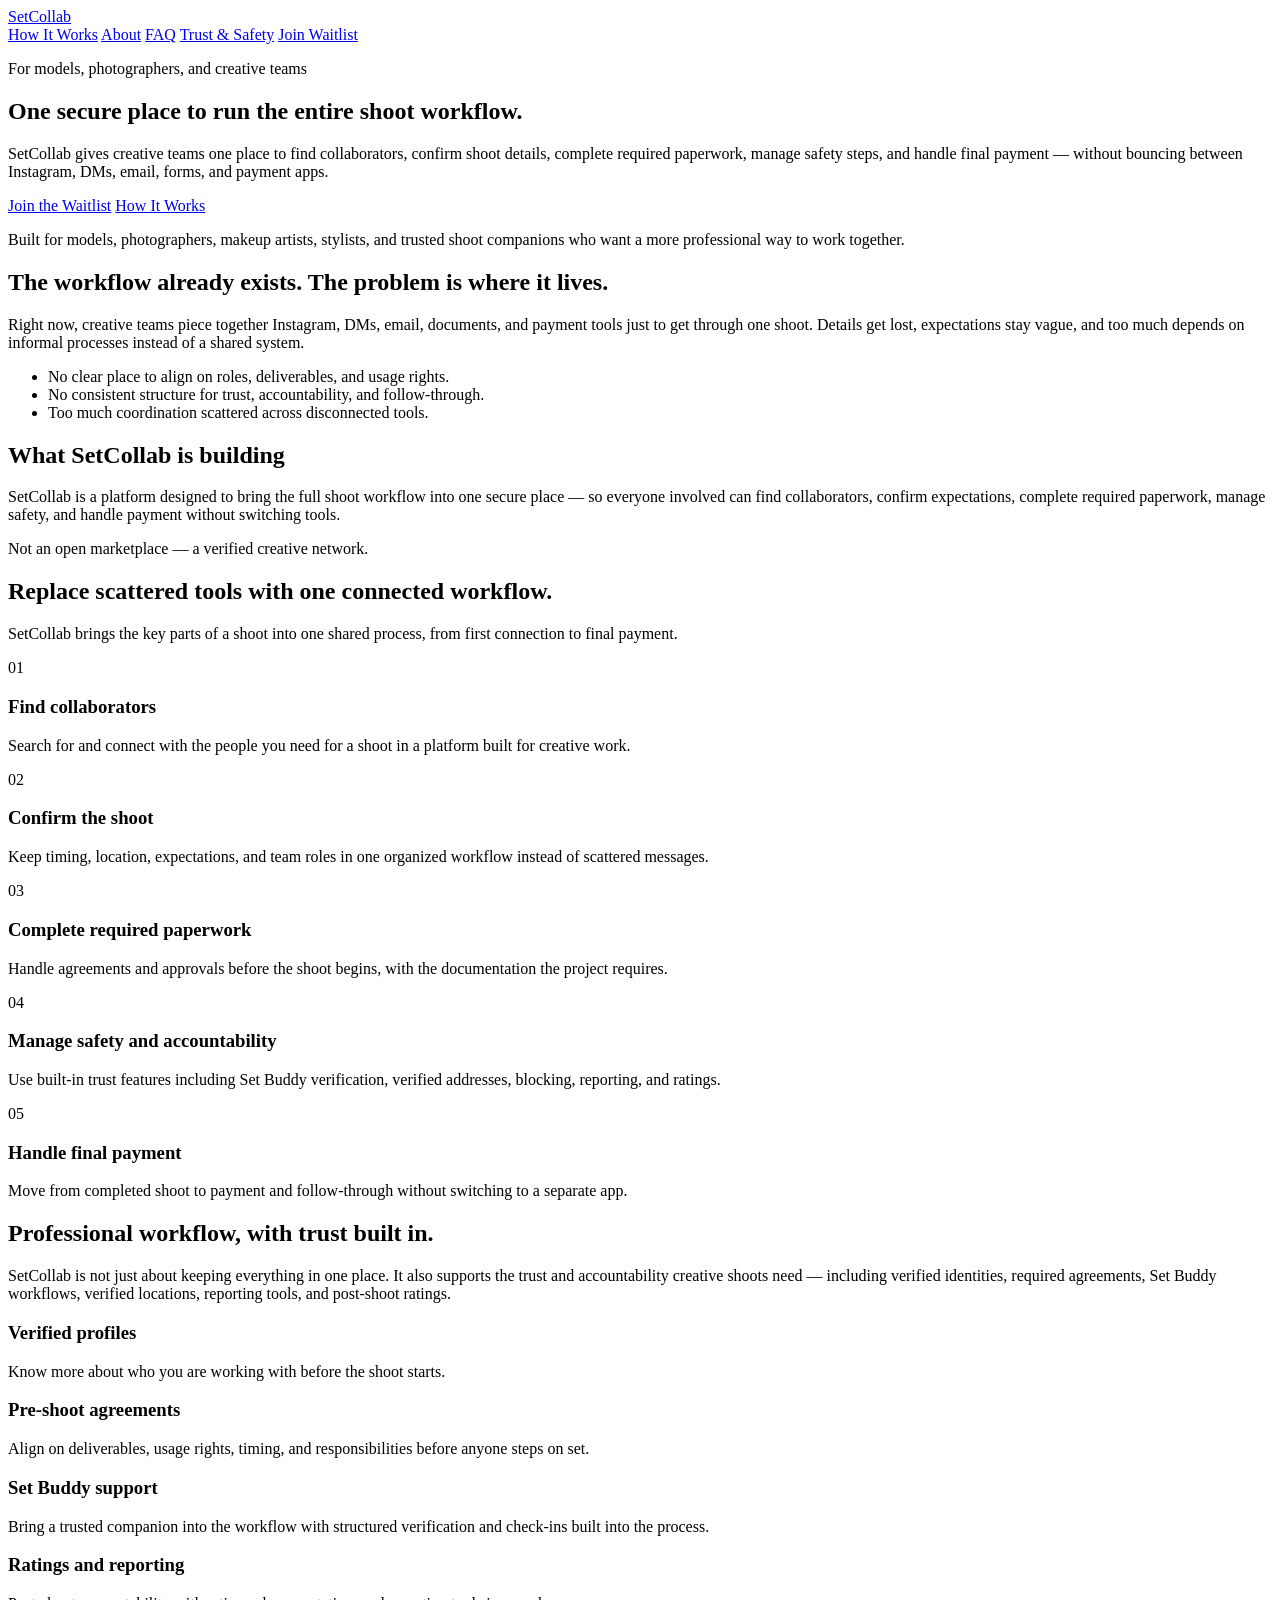
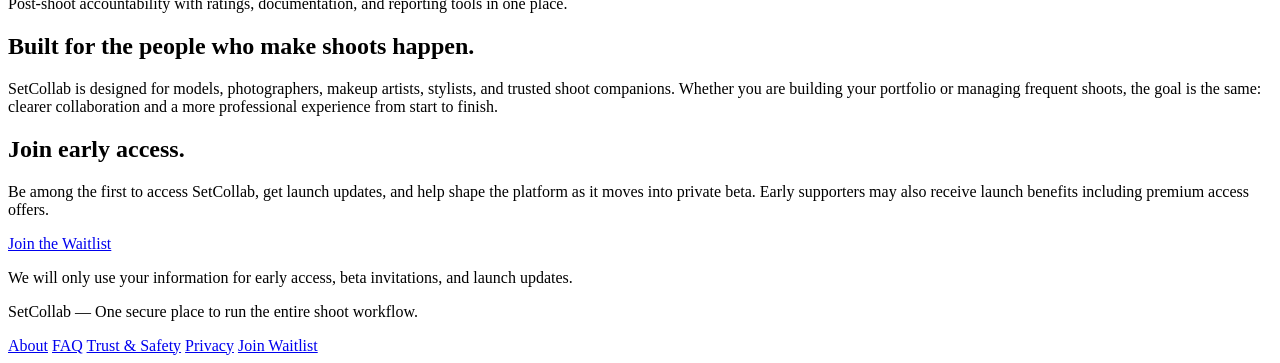
==== index.html @ 5de626f7 "Create index.html" ====
<!DOCTYPE html>
<html lang="en">
<head>
<meta charset="UTF-8">
<meta name="viewport" content="width=device-width, initial-scale=1.0">
<title>SetCollab — One Secure Place to Run the Entire Shoot Workflow</title>
<meta name="description" content="SetCollab brings finding collaborators, confirming shoot details, completing required paperwork, managing safety, and handling final payment into one secure platform.">
<meta property="og:title" content="SetCollab — One Secure Place to Run the Entire Shoot Workflow">
<meta property="og:description" content="Replace scattered DMs, emails, forms, and payment apps with one connected workflow built for professional creative shoots.">
<meta property="og:type" content="website">
<meta property="og:url" content="https://setcollab-admin.github.io/SetCollabSite/">
<meta name="twitter:card" content="summary_large_image">
<meta name="twitter:title" content="SetCollab — One Secure Place to Run the Entire Shoot Workflow">
<meta name="twitter:description" content="Replace scattered DMs, emails, forms, and payment apps with one connected workflow built for professional creative shoots.">
<link rel="stylesheet" href="assets/styles.css">
</head>
<body>
<header class="site-header">
  <div class="container header-inner">
    <a href="index.html" class="logo">SetCollab</a>
    <nav class="site-nav">
      <a href="#how-it-works">How It Works</a>
      <a href="setcollab-about.html">About</a>
      <a href="setcollab-faq.html">FAQ</a>
      <a href="setcollab-trust-safety.html">Trust &amp; Safety</a>
      <a href="setcollab-join.html" class="btn btn-primary">Join Waitlist</a>
    </nav>
  </div>
</header>

<main>
  <section class="hero">
    <div class="container">
      <p class="eyebrow">For models, photographers, and creative teams</p>
      <h1>One secure place to run the entire shoot workflow.</h1>
      <p class="hero-sub">SetCollab gives creative teams one place to find collaborators, confirm shoot details, complete required paperwork, manage safety steps, and handle final payment — without bouncing between Instagram, DMs, email, forms, and payment apps.</p>
      <div class="hero-ctas">
        <a href="setcollab-join.html" class="btn btn-primary btn-lg">Join the Waitlist</a>
        <a href="#how-it-works" class="btn btn-ghost btn-lg">How It Works</a>
      </div>
      <p class="microcopy">Built for models, photographers, makeup artists, stylists, and trusted shoot companions who want a more professional way to work together.</p>
    </div>
  </section>

  <section class="problem">
    <div class="container">
      <h2>The workflow already exists. The problem is where it lives.</h2>
      <p>Right now, creative teams piece together Instagram, DMs, email, documents, and payment tools just to get through one shoot. Details get lost, expectations stay vague, and too much depends on informal processes instead of a shared system.</p>
      <ul class="problem-points">
        <li>No clear place to align on roles, deliverables, and usage rights.</li>
        <li>No consistent structure for trust, accountability, and follow-through.</li>
        <li>Too much coordination scattered across disconnected tools.</li>
      </ul>
    </div>
  </section>

  <section class="concept">
    <div class="container">
      <h2>What SetCollab is building</h2>
      <p>SetCollab is a platform designed to bring the full shoot workflow into one secure place — so everyone involved can find collaborators, confirm expectations, complete required paperwork, manage safety, and handle payment without switching tools.</p>
      <p class="closing-line">Not an open marketplace — a verified creative network.</p>
    </div>
  </section>

  <section class="workflow" id="how-it-works">
    <div class="container">
      <h2>Replace scattered tools with one connected workflow.</h2>
      <p class="section-intro">SetCollab brings the key parts of a shoot into one shared process, from first connection to final payment.</p>
      <div class="steps">
        <div class="step">
          <span class="step-num">01</span>
          <h3>Find collaborators</h3>
          <p>Search for and connect with the people you need for a shoot in a platform built for creative work.</p>
        </div>
        <div class="step">
          <span class="step-num">02</span>
          <h3>Confirm the shoot</h3>
          <p>Keep timing, location, expectations, and team roles in one organized workflow instead of scattered messages.</p>
        </div>
        <div class="step">
          <span class="step-num">03</span>
          <h3>Complete required paperwork</h3>
          <p>Handle agreements and approvals before the shoot begins, with the documentation the project requires.</p>
        </div>
        <div class="step">
          <span class="step-num">04</span>
          <h3>Manage safety and accountability</h3>
          <p>Use built-in trust features including Set Buddy verification, verified addresses, blocking, reporting, and ratings.</p>
        </div>
        <div class="step">
          <span class="step-num">05</span>
          <h3>Handle final payment</h3>
          <p>Move from completed shoot to payment and follow-through without switching to a separate app.</p>
        </div>
      </div>
    </div>
  </section>

  <section class="trust">
    <div class="container">
      <h2>Professional workflow, with trust built in.</h2>
      <p>SetCollab is not just about keeping everything in one place. It also supports the trust and accountability creative shoots need — including verified identities, required agreements, Set Buddy workflows, verified locations, reporting tools, and post-shoot ratings.</p>
      <div class="trust-cards">
        <div class="trust-card">
          <h3>Verified profiles</h3>
          <p>Know more about who you are working with before the shoot starts.</p>
        </div>
        <div class="trust-card">
          <h3>Pre-shoot agreements</h3>
          <p>Align on deliverables, usage rights, timing, and responsibilities before anyone steps on set.</p>
        </div>
        <div class="trust-card">
          <h3>Set Buddy support</h3>
          <p>Bring a trusted companion into the workflow with structured verification and check-ins built into the process.</p>
        </div>
        <div class="trust-card">
          <h3>Ratings and reporting</h3>
          <p>Post-shoot accountability with ratings, documentation, and reporting tools in one place.</p>
        </div>
      </div>
    </div>
  </section>

  <section class="audience">
    <div class="container">
      <h2>Built for the people who make shoots happen.</h2>
      <p>SetCollab is designed for models, photographers, makeup artists, stylists, and trusted shoot companions. Whether you are building your portfolio or managing frequent shoots, the goal is the same: clearer collaboration and a more professional experience from start to finish.</p>
    </div>
  </section>

  <section class="waitlist" id="waitlist">
    <div class="container">
      <h2>Join early access.</h2>
      <p>Be among the first to access SetCollab, get launch updates, and help shape the platform as it moves into private beta. Early supporters may also receive launch benefits including premium access offers.</p>
      <a href="setcollab-join.html" class="btn btn-primary btn-lg">Join the Waitlist</a>
      <p class="trust-note">We will only use your information for early access, beta invitations, and launch updates.</p>
    </div>
  </section>
</main>

<footer class="site-footer">
  <div class="container footer-inner">
    <p class="footer-brand">SetCollab — One secure place to run the entire shoot workflow.</p>
    <nav class="footer-nav">
      <a href="setcollab-about.html">About</a>
      <a href="setcollab-faq.html">FAQ</a>
      <a href="setcollab-trust-safety.html">Trust &amp; Safety</a>
      <a href="setcollab-privacy.html">Privacy</a>
      <a href="setcollab-join.html">Join Waitlist</a>
    </nav>
  </div>
</footer>
<script src="assets/site.js"></script>
</body>
</html>
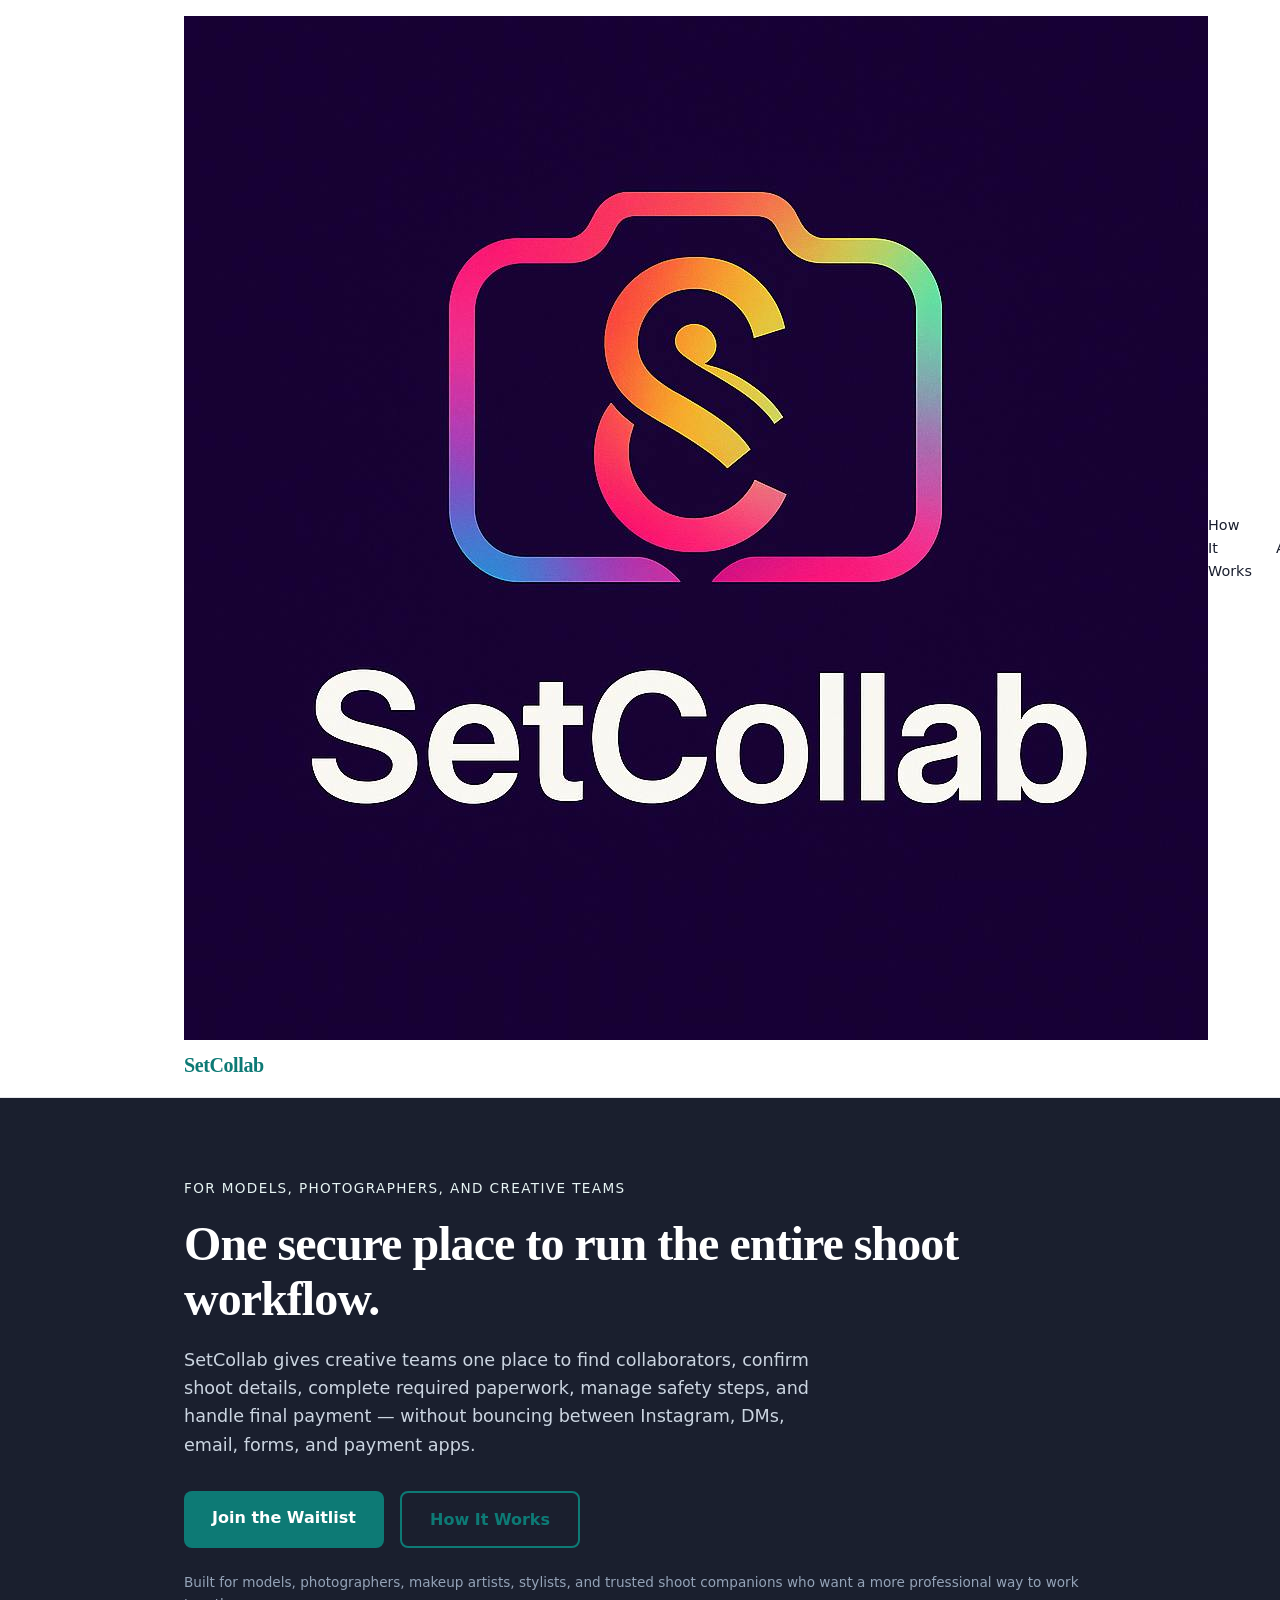
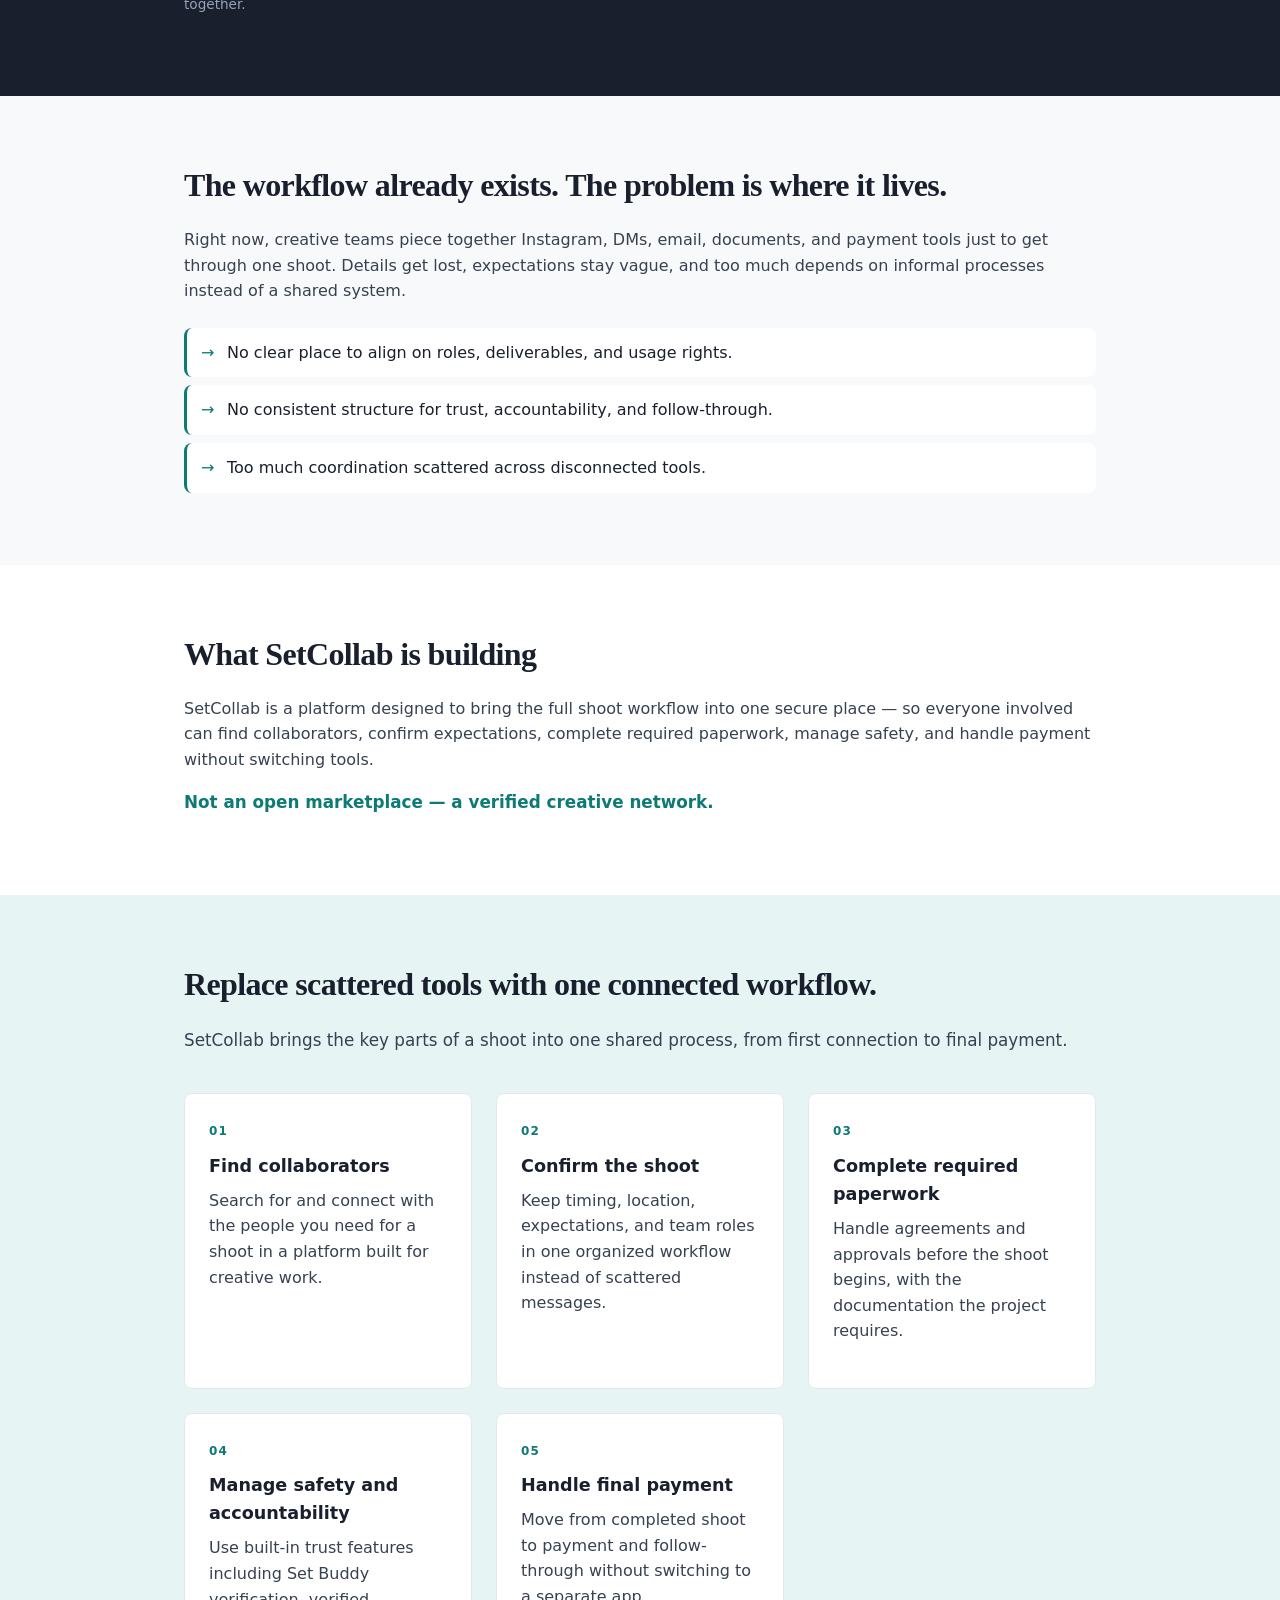
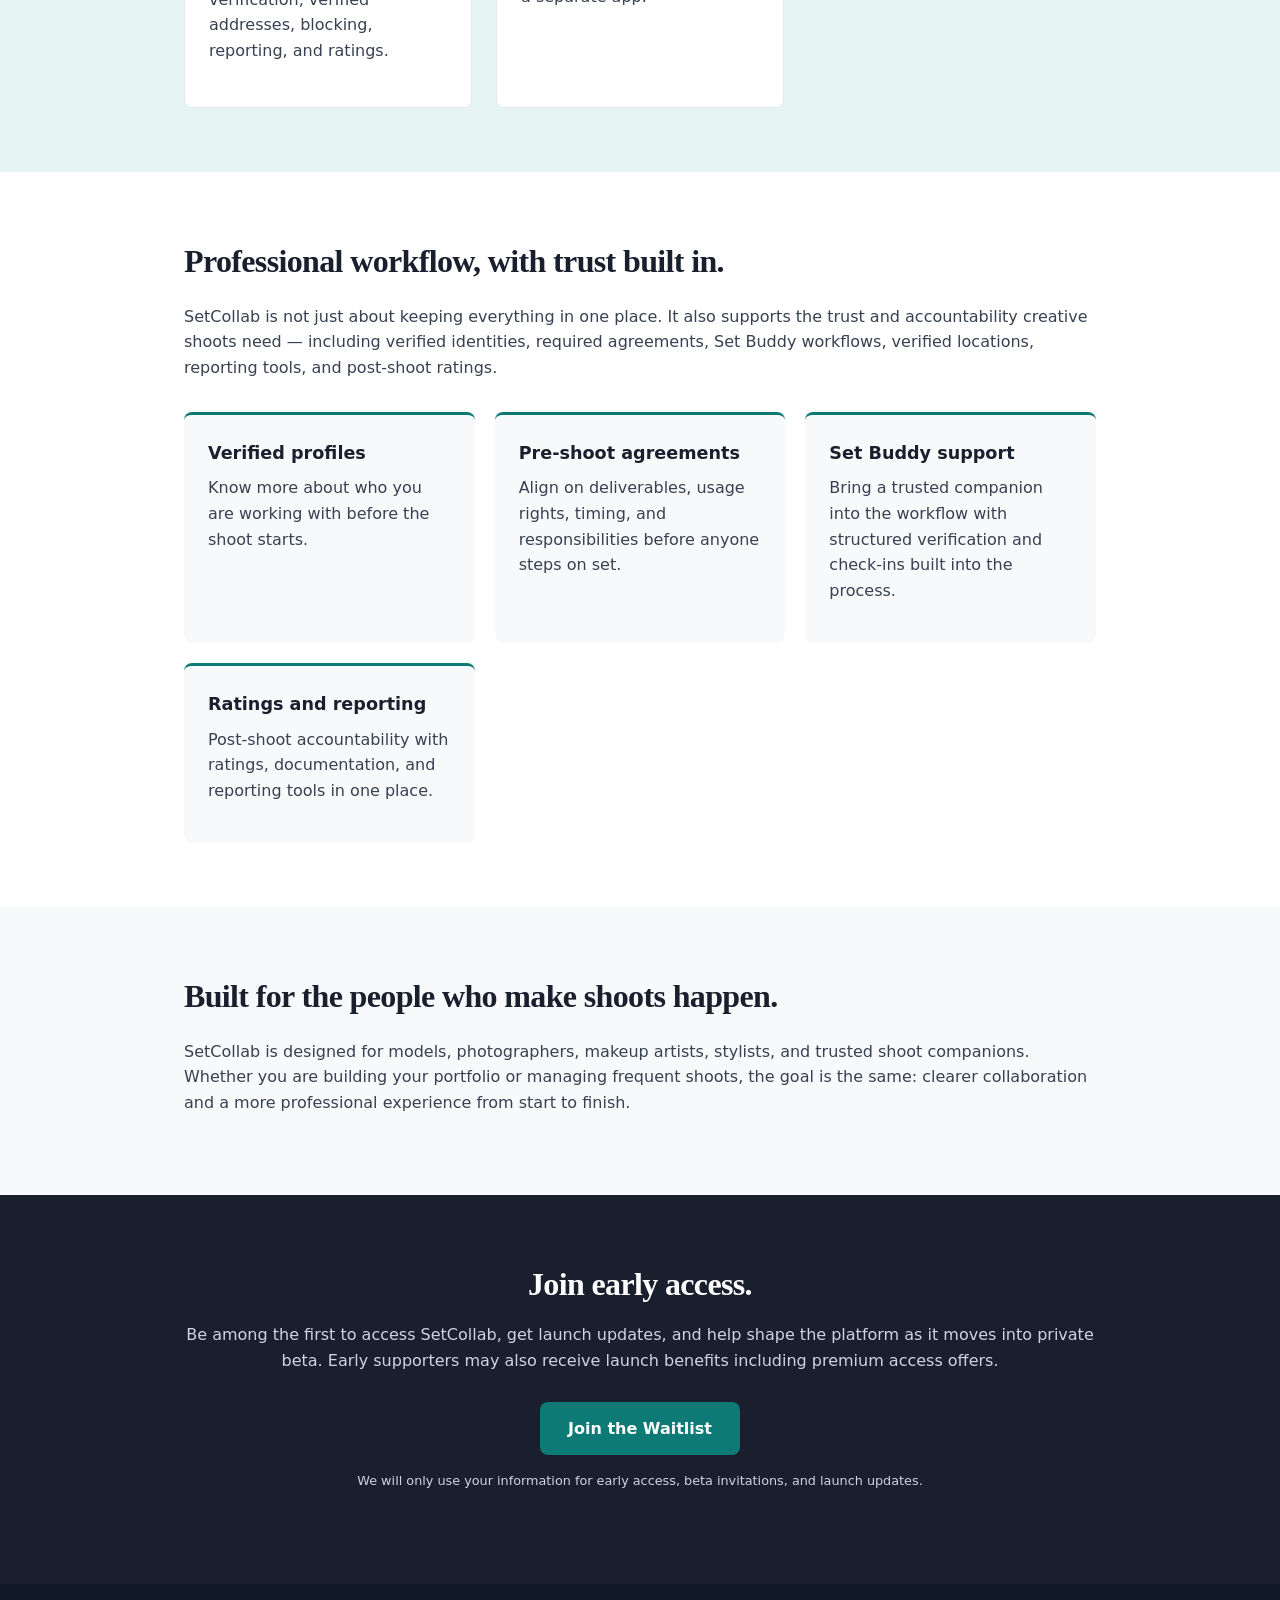
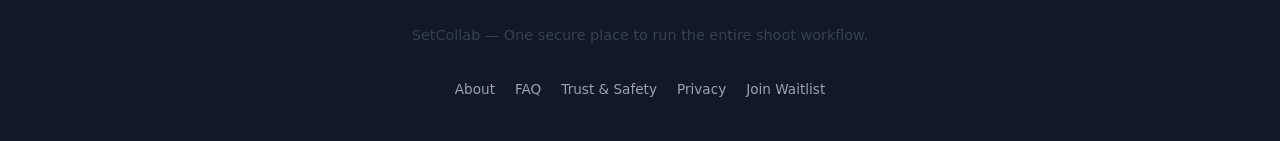
==== commit eb32004d: "V2 update" ====
--- a/index.html
+++ b/index.html
@@ -12,12 +12,16 @@
 <meta name="twitter:card" content="summary_large_image">
 <meta name="twitter:title" content="SetCollab — One Secure Place to Run the Entire Shoot Workflow">
 <meta name="twitter:description" content="Replace scattered DMs, emails, forms, and payment apps with one connected workflow built for professional creative shoots.">
+<link rel="icon" type="image/png" href="assets/SetCollab_Logo.png">
+<link rel="preconnect" href="https://fonts.googleapis.com">
+<link rel="preconnect" href="https://fonts.gstatic.com" crossorigin>
+<link href="https://fonts.googleapis.com/css2?family=Libre+Franklin:wght@400;600;700;800&family=Work+Sans:wght@400;500;600;700&display=swap" rel="stylesheet">
 <link rel="stylesheet" href="assets/styles.css">
 </head>
 <body>
 <header class="site-header">
   <div class="container header-inner">
-    <a href="index.html" class="logo">SetCollab</a>
+    <a href="index.html" class="logo"><img src="assets/SetCollab_Logo.png" alt="" class="logo-mark">SetCollab</a>
     <nav class="site-nav">
       <a href="#how-it-works">How It Works</a>
       <a href="setcollab-about.html">About</a>
--- a/assets/styles.css
+++ b/assets/styles.css
@@ -0,0 +1,346 @@
+/* SetCollab — styles.css */
+
+*, *::before, *::after { box-sizing: border-box; margin: 0; padding: 0; }
+
+:root {
+  --teal: #0d7a75;
+  --teal-dark: #085e5a;
+  --teal-light: #e6f4f3;
+  --charcoal: #1a1f2e;
+  --gray: #6b7280;
+  --light: #f8f9fa;
+  --white: #ffffff;
+  --font-display: 'Georgia', serif;
+  --font-body: system-ui, -apple-system, sans-serif;
+  --max-w: 960px;
+  --radius: 8px;
+}
+
+html { font-size: 16px; scroll-behavior: smooth; }
+
+body {
+  font-family: var(--font-body);
+  color: var(--charcoal);
+  background: var(--white);
+  line-height: 1.6;
+}
+
+.container {
+  max-width: var(--max-w);
+  margin: 0 auto;
+  padding: 0 24px;
+}
+
+/* Header */
+.site-header {
+  background: var(--white);
+  border-bottom: 1px solid #e5e7eb;
+  position: sticky;
+  top: 0;
+  z-index: 100;
+}
+
+.header-inner {
+  display: flex;
+  align-items: center;
+  justify-content: space-between;
+  padding-top: 16px;
+  padding-bottom: 16px;
+}
+
+.logo {
+  font-family: var(--font-display);
+  font-size: 1.25rem;
+  font-weight: 700;
+  color: var(--teal);
+  text-decoration: none;
+  letter-spacing: -0.02em;
+}
+
+.site-nav {
+  display: flex;
+  align-items: center;
+  gap: 24px;
+}
+
+.site-nav a {
+  color: var(--charcoal);
+  text-decoration: none;
+  font-size: 0.9rem;
+}
+
+.site-nav a:hover { color: var(--teal); }
+
+/* Buttons */
+.btn {
+  display: inline-block;
+  padding: 10px 20px;
+  border-radius: var(--radius);
+  font-size: 0.9rem;
+  font-weight: 600;
+  text-decoration: none;
+  cursor: pointer;
+  transition: background 0.2s, color 0.2s;
+}
+
+.btn-primary {
+  background: var(--teal);
+  color: var(--white);
+}
+
+.btn-primary:hover { background: var(--teal-dark); }
+
+.btn-ghost {
+  background: transparent;
+  color: var(--teal);
+  border: 2px solid var(--teal);
+}
+
+.btn-ghost:hover {
+  background: var(--teal);
+  color: var(--white);
+}
+
+.btn-lg { padding: 14px 28px; font-size: 1rem; }
+
+/* Hero */
+.hero {
+  padding: 80px 0 64px;
+  background: var(--charcoal);
+  color: var(--white);
+}
+
+.eyebrow {
+  font-size: 0.85rem;
+  text-transform: uppercase;
+  letter-spacing: 0.1em;
+  color: var(--teal-light);
+  margin-bottom: 16px;
+}
+
+.hero h1 {
+  font-family: var(--font-display);
+  font-size: clamp(2rem, 5vw, 3rem);
+  line-height: 1.15;
+  margin-bottom: 20px;
+  letter-spacing: -0.02em;
+}
+
+.hero-sub {
+  font-size: 1.1rem;
+  color: #cbd5e1;
+  max-width: 640px;
+  margin-bottom: 32px;
+}
+
+.hero-ctas {
+  display: flex;
+  gap: 16px;
+  flex-wrap: wrap;
+  margin-bottom: 24px;
+}
+
+.microcopy {
+  font-size: 0.85rem;
+  color: #94a3b8;
+}
+
+/* Page hero (inner pages) */
+.page-hero {
+  padding: 56px 0 40px;
+  background: var(--charcoal);
+  color: var(--white);
+}
+
+.page-hero h1 {
+  font-family: var(--font-display);
+  font-size: clamp(1.75rem, 4vw, 2.5rem);
+  margin-bottom: 16px;
+  letter-spacing: -0.02em;
+}
+
+/* Sections */
+section { padding: 64px 0; }
+
+.problem { background: var(--light); }
+.concept { background: var(--white); }
+.workflow { background: var(--teal-light); }
+.trust { background: var(--white); }
+.audience { background: var(--light); }
+
+h2 {
+  font-family: var(--font-display);
+  font-size: clamp(1.4rem, 3vw, 2rem);
+  margin-bottom: 16px;
+  letter-spacing: -0.02em;
+}
+
+h3 { font-size: 1.1rem; margin-bottom: 8px; }
+
+p { margin-bottom: 16px; color: #374151; }
+
+.closing-line {
+  font-weight: 600;
+  color: var(--teal);
+  font-size: 1.05rem;
+}
+
+.section-intro { font-size: 1.05rem; margin-bottom: 40px; }
+
+/* Problem points */
+.problem-points {
+  list-style: none;
+  margin-top: 24px;
+}
+
+.problem-points li {
+  padding: 12px 16px 12px 40px;
+  position: relative;
+  margin-bottom: 8px;
+  background: var(--white);
+  border-radius: var(--radius);
+  border-left: 3px solid var(--teal);
+}
+
+.problem-points li::before {
+  content: '→';
+  position: absolute;
+  left: 14px;
+  color: var(--teal);
+}
+
+/* Steps */
+.steps {
+  display: grid;
+  grid-template-columns: repeat(auto-fit, minmax(260px, 1fr));
+  gap: 24px;
+  margin-top: 32px;
+}
+
+.step {
+  background: var(--white);
+  border-radius: var(--radius);
+  padding: 28px 24px;
+  border: 1px solid #e5e7eb;
+}
+
+.step-num {
+  display: block;
+  font-size: 0.75rem;
+  font-weight: 700;
+  color: var(--teal);
+  text-transform: uppercase;
+  letter-spacing: 0.1em;
+  margin-bottom: 10px;
+}
+
+/* Trust cards */
+.trust-cards, .value-cards, .benefit-cards {
+  display: grid;
+  grid-template-columns: repeat(auto-fit, minmax(240px, 1fr));
+  gap: 20px;
+  margin-top: 32px;
+}
+
+.trust-card, .value-card, .benefit-card {
+  background: var(--light);
+  border-radius: var(--radius);
+  padding: 24px;
+  border-top: 3px solid var(--teal);
+}
+
+/* Pillars (trust-safety page) */
+.pillar {
+  padding: 24px 0;
+  border-bottom: 1px solid #e5e7eb;
+}
+
+.pillar:last-child { border-bottom: none; }
+
+/* FAQ */
+.faq-group { margin-bottom: 48px; }
+
+.faq-group > h2 {
+  font-size: 1.3rem;
+  color: var(--teal);
+  padding-bottom: 12px;
+  border-bottom: 2px solid var(--teal-light);
+  margin-bottom: 24px;
+}
+
+.faq-item {
+  padding: 20px 0;
+  border-bottom: 1px solid #f3f4f6;
+}
+
+.faq-item h3 { color: var(--charcoal); font-size: 1rem; margin-bottom: 8px; }
+
+/* Policy */
+.policy-section {
+  padding: 28px 0;
+  border-bottom: 1px solid #e5e7eb;
+}
+
+.policy-section:last-child { border-bottom: none; }
+
+.policy-section h2 { font-size: 1.2rem; margin-bottom: 12px; }
+
+/* CTA band */
+.waitlist, .cta-band {
+  background: var(--charcoal);
+  color: var(--white);
+  text-align: center;
+  padding: 64px 0;
+}
+
+.waitlist h2, .cta-band h2 { color: var(--white); margin-bottom: 12px; }
+.waitlist p, .cta-band p { color: #cbd5e1; margin-bottom: 28px; }
+
+.trust-note {
+  font-size: 0.8rem;
+  color: #94a3b8;
+  margin-top: 16px;
+}
+
+/* JotForm embed */
+.jotform-embed { margin: 32px 0; }
+
+/* Footer */
+.site-footer {
+  background: #111827;
+  color: #9ca3af;
+  padding: 40px 0;
+}
+
+.footer-inner {
+  display: flex;
+  flex-direction: column;
+  gap: 16px;
+  align-items: center;
+  text-align: center;
+}
+
+.footer-brand { font-size: 0.9rem; }
+
+.footer-nav {
+  display: flex;
+  gap: 20px;
+  flex-wrap: wrap;
+  justify-content: center;
+}
+
+.footer-nav a {
+  color: #9ca3af;
+  text-decoration: none;
+  font-size: 0.85rem;
+}
+
+.footer-nav a:hover { color: var(--white); }
+
+/* Responsive */
+@media (max-width: 640px) {
+  .site-nav { gap: 12px; }
+  .site-nav a:not(.btn) { display: none; }
+  .hero-ctas { flex-direction: column; }
+  .steps { grid-template-columns: 1fr; }
+}
